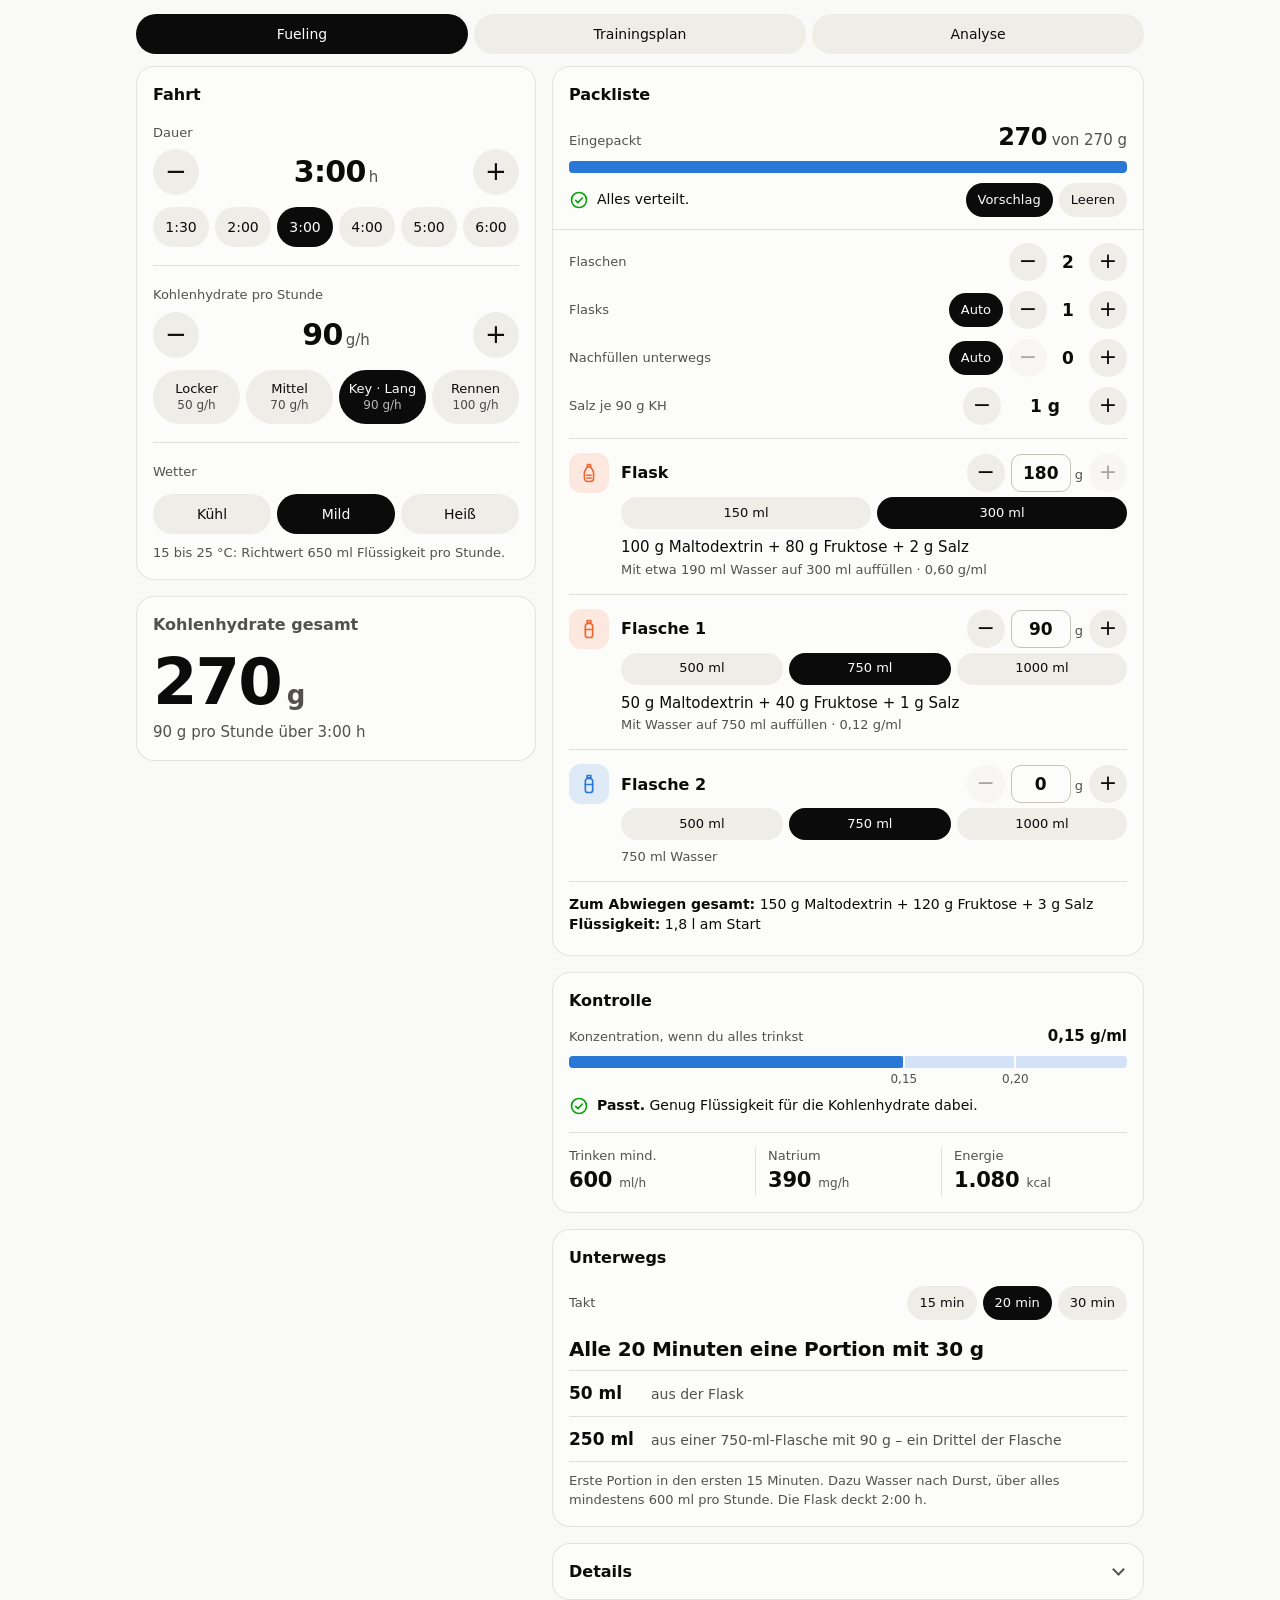
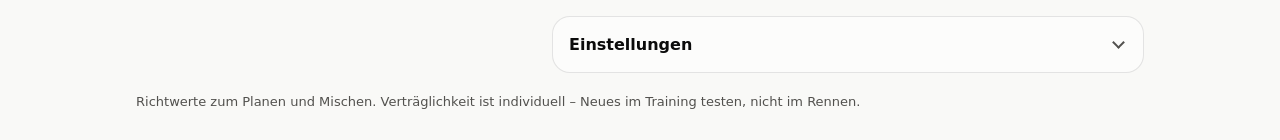
==== index.html @ 21a0acbd "App: Trainingsplan und Analyse als Reiter, Analyse neu gefasst - docs/: Reiter Fueling (Startseite)," ====
<!doctype html>
<html lang="de">
<head>
<meta charset="utf-8">
<meta name="viewport" content="width=device-width, initial-scale=1">
<title>Fueling-Rechner</title>
<meta name="robots" content="noindex">
<meta http-equiv="refresh" content="0; url=docs/">
<link rel="canonical" href="docs/">
<script>location.replace('docs/' + location.search + location.hash);</script>
</head>
<body>
<!-- Weiterleitung: Die App liegt in docs/. Diese Seite greift nur, wenn GitHub Pages
     das Hauptverzeichnis ausliefert; steht Pages auf /docs, ist die App selbst die Startseite. -->
<p><a href="docs/">Zum Fueling-Rechner</a></p>
</body>
</html>
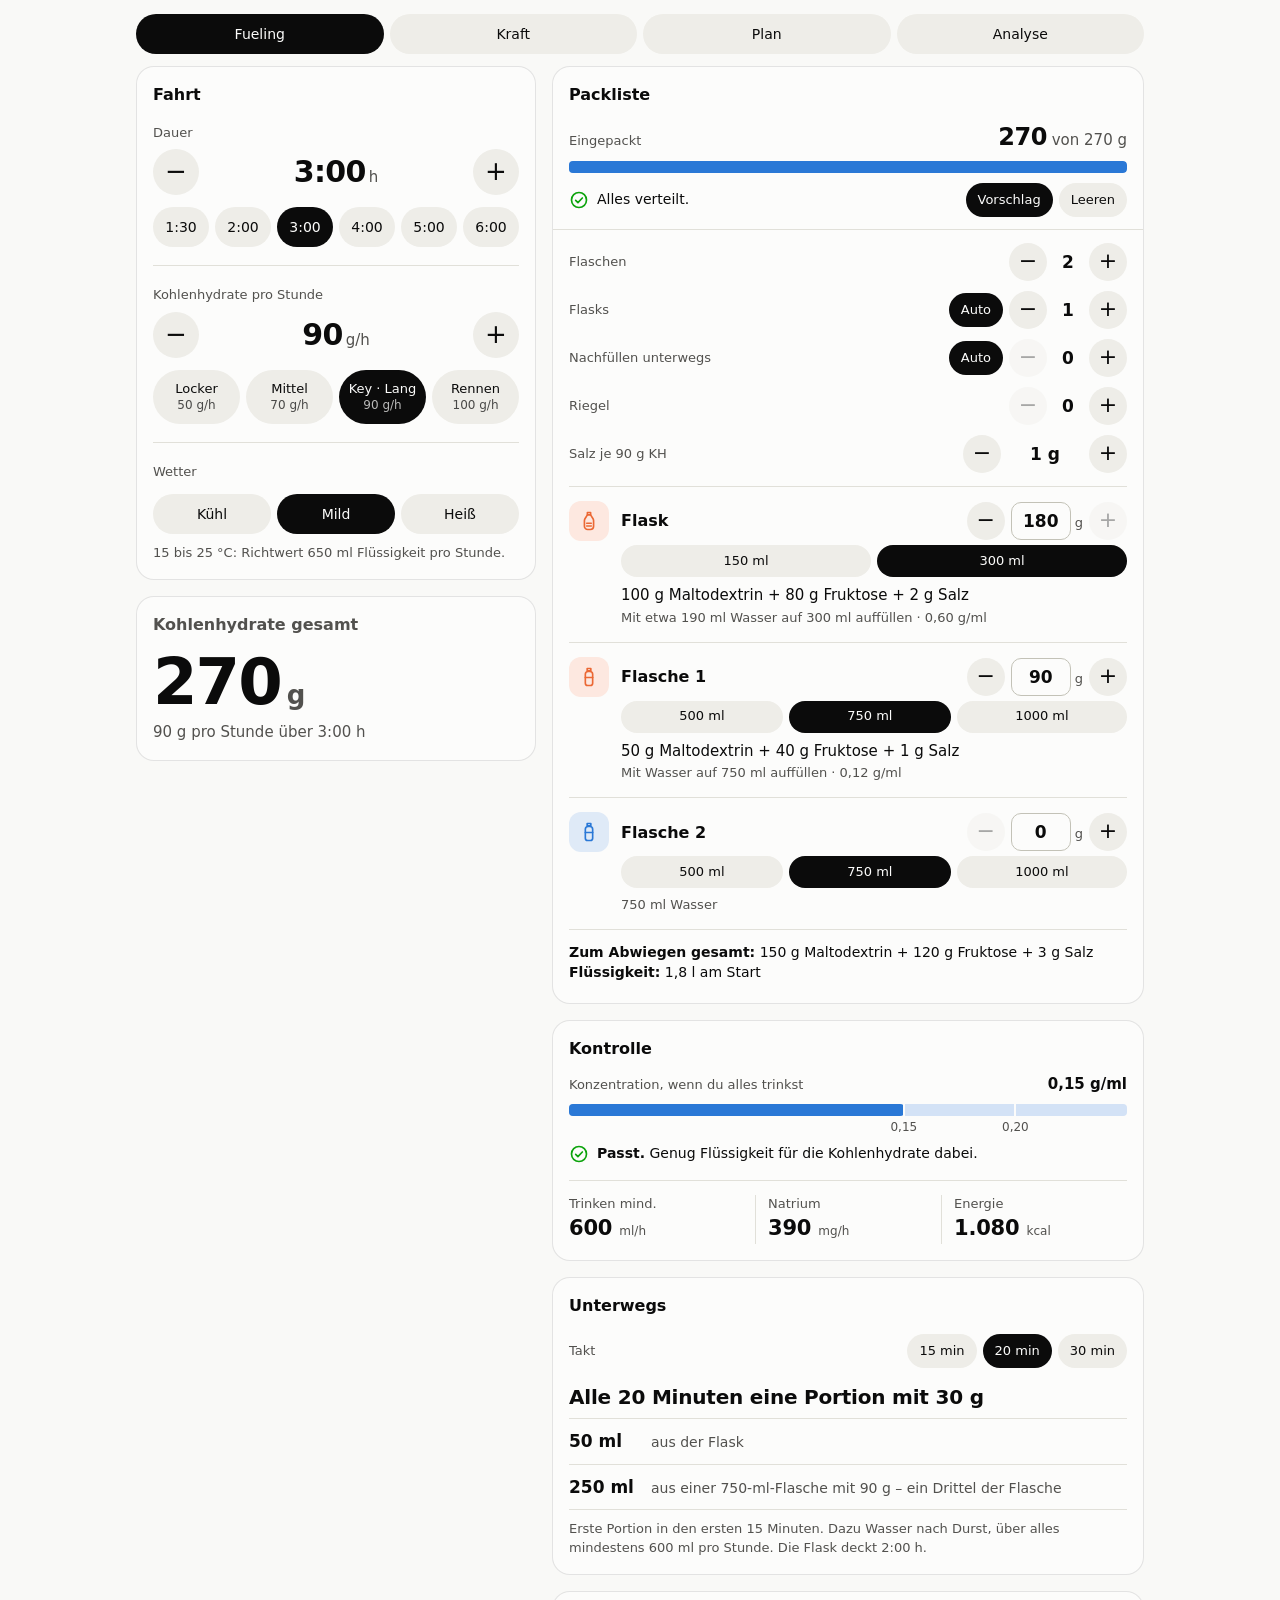
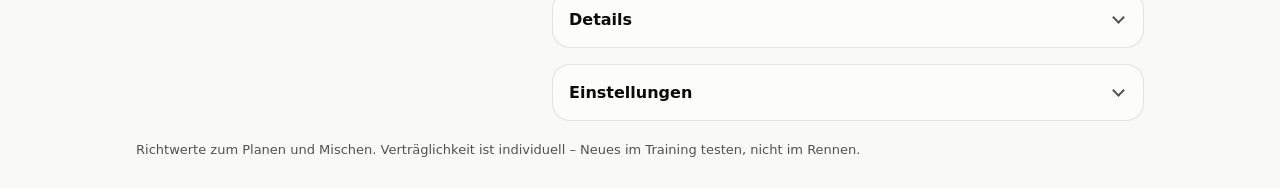
==== commit 021297aa: "App: Kraft-Reiter und neuer Name „Sport“ Neuer Reiter „Kraft“: Krafteinheiten je Übung mit Gewicht, " ====
--- a/index.html
+++ b/index.html
@@ -3,7 +3,7 @@
 <head>
 <meta charset="utf-8">
 <meta name="viewport" content="width=device-width, initial-scale=1">
-<title>Fueling-Rechner</title>
+<title>Sport</title>
 <meta name="robots" content="noindex">
 <meta http-equiv="refresh" content="0; url=docs/">
 <link rel="canonical" href="docs/">
@@ -12,6 +12,6 @@
 <body>
 <!-- Weiterleitung: Die App liegt in docs/. Diese Seite greift nur, wenn GitHub Pages
      das Hauptverzeichnis ausliefert; steht Pages auf /docs, ist die App selbst die Startseite. -->
-<p><a href="docs/">Zum Fueling-Rechner</a></p>
+<p><a href="docs/">Zur App</a></p>
 </body>
 </html>
